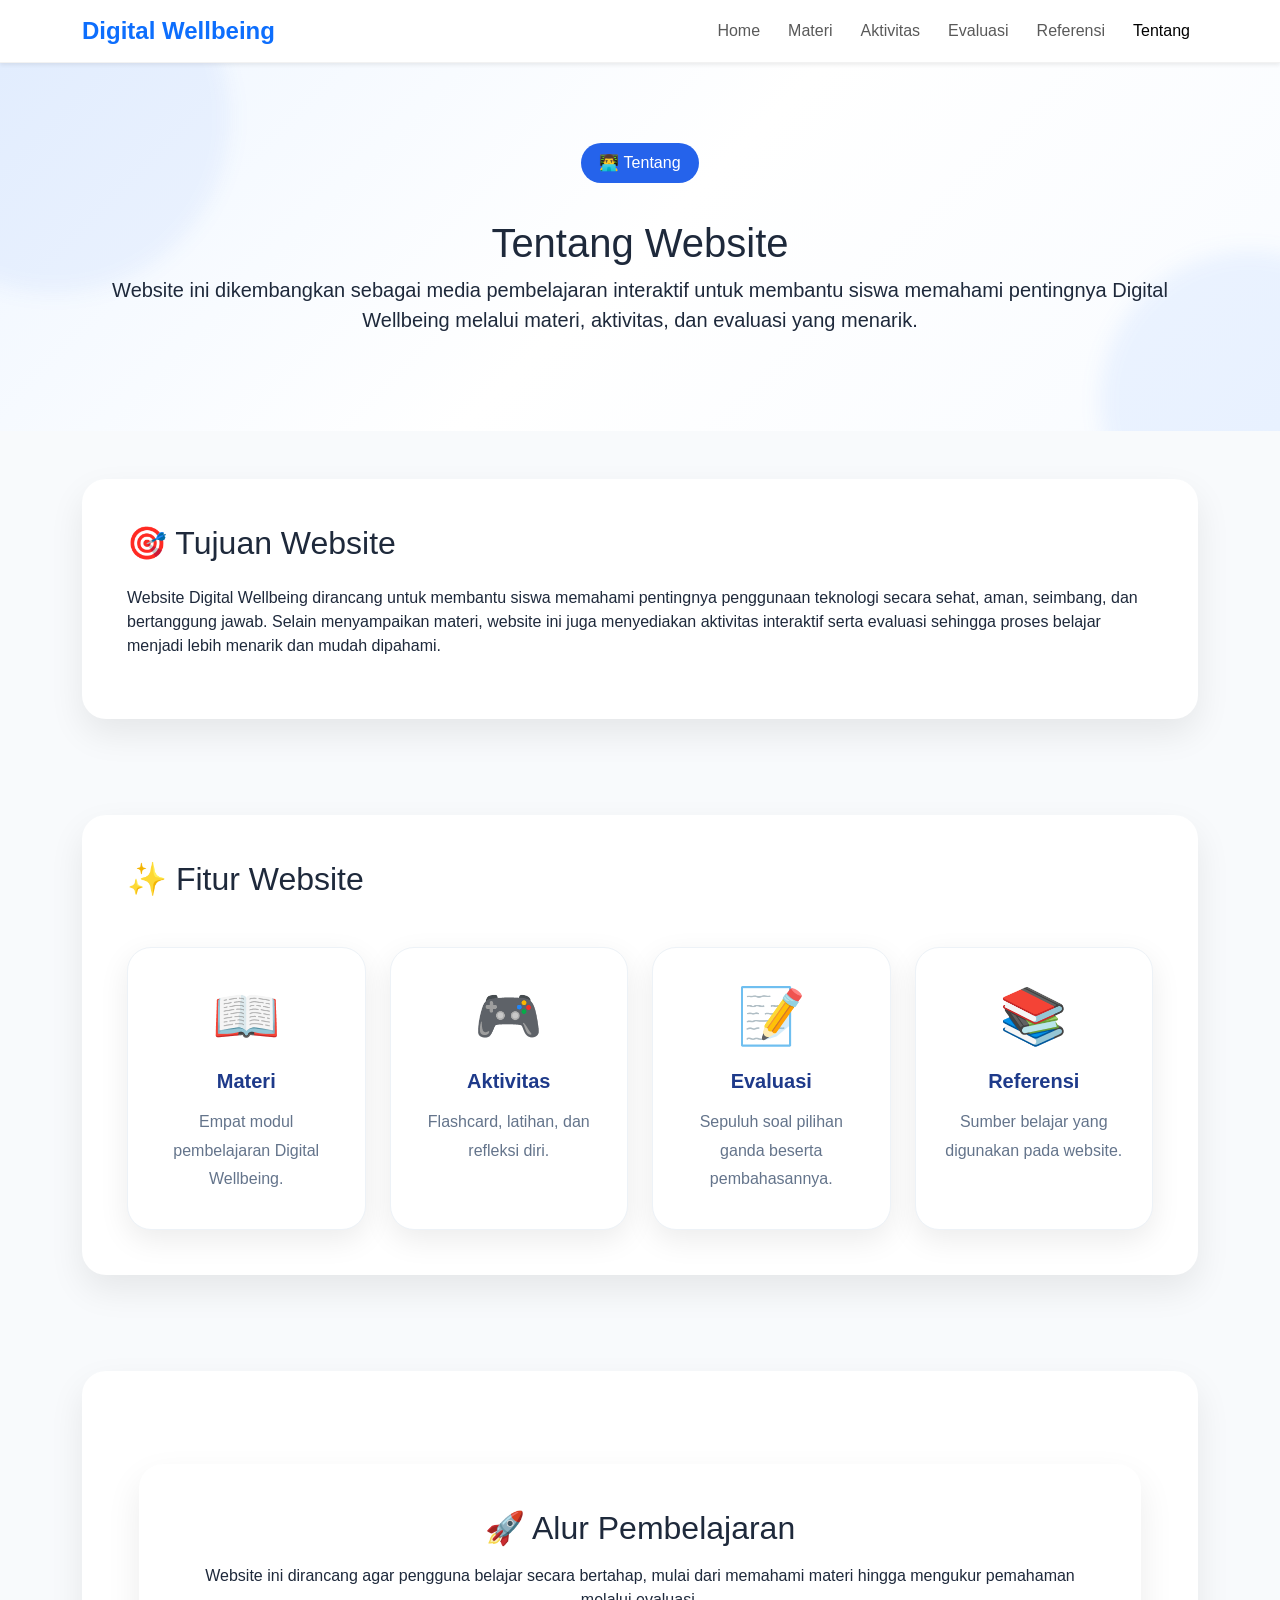
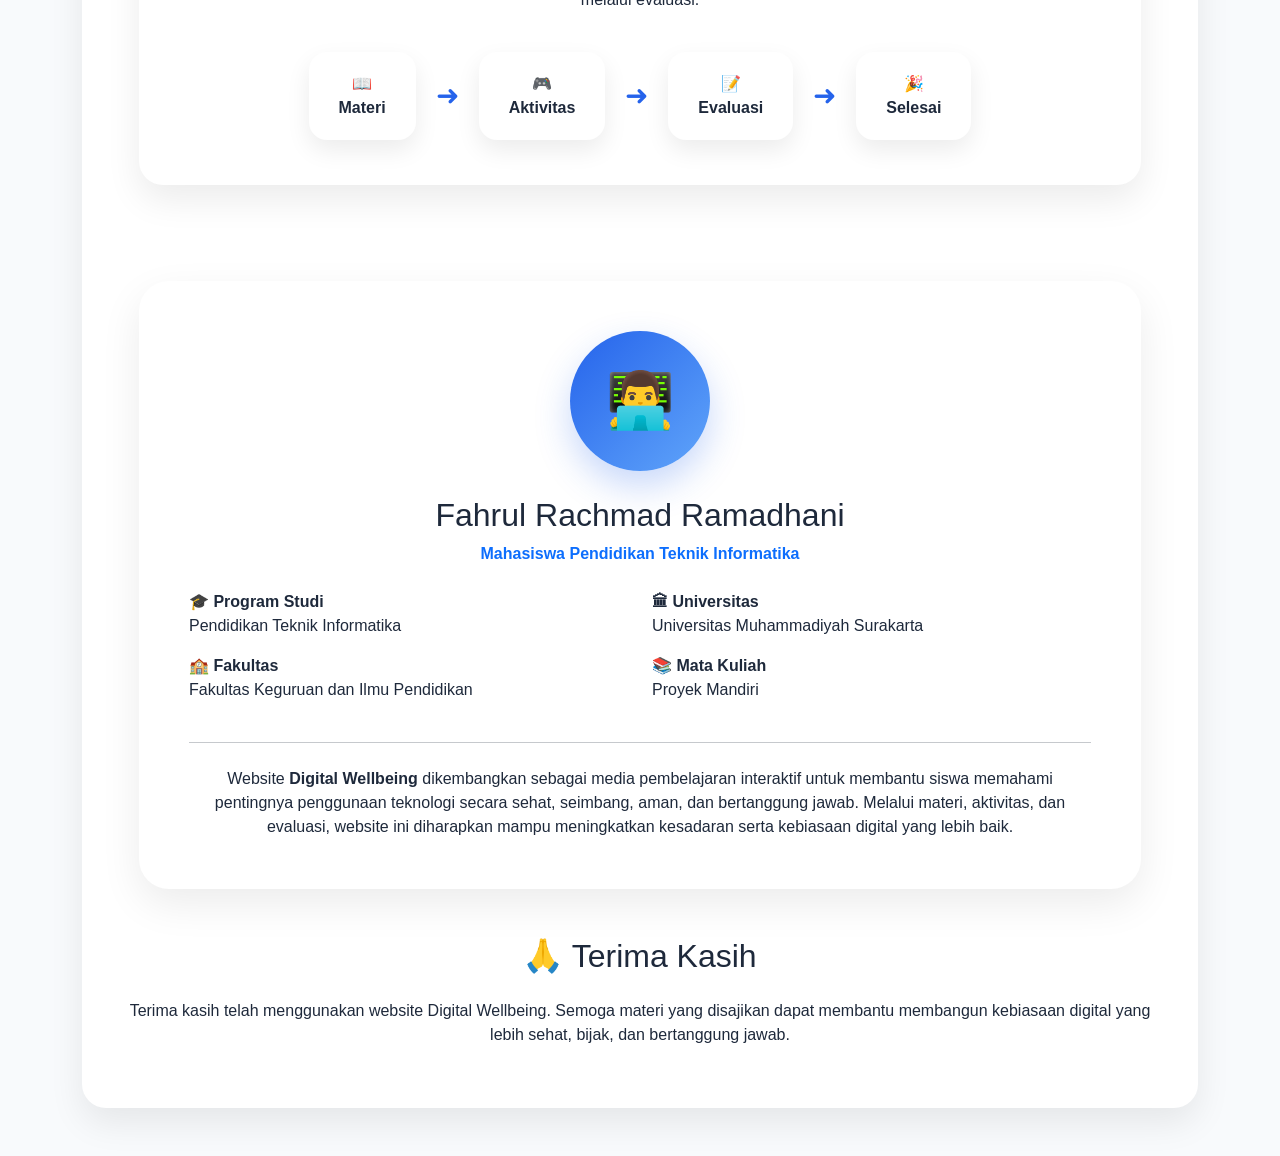
==== pages/tentang.html @ 4807c7d7 "Initial Release" ====
<!DOCTYPE html>
<html lang="id">

<head>

    <meta charset="UTF-8">

    <meta name="viewport"
          content="width=device-width, initial-scale=1.0">

    <title>Tentang | Digital Wellbeing</title>

    <link href="https://cdn.jsdelivr.net/npm/bootstrap@5.3.7/dist/css/bootstrap.min.css"
          rel="stylesheet">

    <link rel="stylesheet"
          href="../css/style.css">

</head>

<body>

<!-- =========================
NAVBAR
========================= -->

<nav class="navbar navbar-expand-lg bg-white shadow-sm sticky-top">

    <div class="container">

        <a class="navbar-brand fw-bold text-primary"
           href="../index.html">

            Digital Wellbeing

        </a>

        <button class="navbar-toggler"
                data-bs-toggle="collapse"
                data-bs-target="#navbarNav">

            <span class="navbar-toggler-icon"></span>

        </button>

        <div class="collapse navbar-collapse"
             id="navbarNav">

            <ul class="navbar-nav ms-auto">

                <li class="nav-item">
                    <a class="nav-link" href="../index.html">Home</a>
                </li>

                <li class="nav-item">
                    <a class="nav-link" href="materi.html">Materi</a>
                </li>

                <li class="nav-item">
                    <a class="nav-link" href="aktivitas.html">Aktivitas</a>
                </li>

                <li class="nav-item">
                    <a class="nav-link" href="evaluasi.html">Evaluasi</a>
                </li>

                <li class="nav-item">
                    <a class="nav-link" href="referensi.html">Referensi</a>
                </li>

                <li class="nav-item">
                    <a class="nav-link active" href="tentang.html">Tentang</a>
                </li>

            </ul>

        </div>

    </div>

</nav>

<!-- =========================
HERO
========================= -->

<section class="hero-section">

    <div class="container text-center">

        <span class="module-badge">

            👨‍💻 Tentang

        </span>

        <h1 class="mt-3">

            Tentang Website

        </h1>

        <p class="lead">

            Website ini dikembangkan sebagai media pembelajaran
            interaktif untuk membantu siswa memahami pentingnya
            Digital Wellbeing melalui materi, aktivitas,
            dan evaluasi yang menarik.

        </p>

    </div>

</section>

<section class="py-5">

<div class="container">

<div class="content-box">

<h2>

🎯 Tujuan Website

</h2>

<p class="mt-4">

Website Digital Wellbeing dirancang untuk membantu siswa
memahami pentingnya penggunaan teknologi secara sehat,
aman, seimbang, dan bertanggung jawab.

Selain menyampaikan materi, website ini juga menyediakan
aktivitas interaktif serta evaluasi sehingga proses belajar
menjadi lebih menarik dan mudah dipahami.

</p>

</div>

</div>

</section>

<section class="py-5">

<div class="container">

<div class="content-box">

<h2>

✨ Fitur Website

</h2>

<div class="row mt-5">

<div class="col-md-3">

<div class="feature-card text-center">

<h1>📖</h1>

<h5>Materi</h5>

<p>

Empat modul pembelajaran
Digital Wellbeing.

</p>

</div>

</div>

<div class="col-md-3">

<div class="feature-card text-center">

<h1>🎮</h1>

<h5>Aktivitas</h5>

<p>

Flashcard, latihan,
dan refleksi diri.

</p>

</div>

</div>

<div class="col-md-3">

<div class="feature-card text-center">

<h1>📝</h1>

<h5>Evaluasi</h5>

<p>

Sepuluh soal pilihan ganda
beserta pembahasannya.

</p>

</div>

</div>

<div class="col-md-3">

<div class="feature-card text-center">

<h1>📚</h1>

<h5>Referensi</h5>

<p>

Sumber belajar yang
digunakan pada website.

</p>

</div>

</div>

</div>

</div>

</div>

</section>

<section class="py-5">

<div class="container">

<div class="content-box text-center">

<!-- =========================
ALUR PEMBELAJARAN
========================= -->

<section class="py-5">

    <div class="container">

        <div class="content-box text-center">

            <h2>

                🚀 Alur Pembelajaran

            </h2>

            <p class="mt-3">

                Website ini dirancang agar pengguna belajar secara bertahap,
                mulai dari memahami materi hingga mengukur pemahaman melalui evaluasi.

            </p>

            <div class="timeline">

                <div class="timeline-item">

                    📖<br>

                    Materi

                </div>

                <div class="timeline-arrow">

                    ➜

                </div>

                <div class="timeline-item">

                    🎮<br>

                    Aktivitas

                </div>

                <div class="timeline-arrow">

                    ➜

                </div>

                <div class="timeline-item">

                    📝<br>

                    Evaluasi

                </div>

                <div class="timeline-arrow">

                    ➜

                </div>

                <div class="timeline-item">

                    🎉<br>

                    Selesai

                </div>

            </div>

        </div>

    </div>

</section>

<!-- =========================
PENGEMBANG
========================= -->

<section class="py-5">

    <div class="container">

        <div class="about-card text-center">

            <div class="profile-avatar">

                👨‍💻

            </div>

            <h2>

                Fahrul Rachmad Ramadhani

            </h2>

            <p class="text-primary fw-semibold mb-4">

                Mahasiswa Pendidikan Teknik Informatika

            </p>

            <div class="row text-start mt-4">

                <div class="col-md-6">

                    <p>

                        <strong>🎓 Program Studi</strong><br>

                        Pendidikan Teknik Informatika

                    </p>

                    <p>

                        <strong>🏫 Fakultas</strong><br>

                        Fakultas Keguruan dan Ilmu Pendidikan

                    </p>

                </div>

                <div class="col-md-6">

                    <p>

                        <strong>🏛 Universitas</strong><br>

                        Universitas Muhammadiyah Surakarta

                    </p>

                    <p>

                        <strong>📚 Mata Kuliah</strong><br>

                        Proyek Mandiri

                    </p>

                </div>

            </div>

            <hr class="my-4">

            <p class="mb-0">

                Website <strong>Digital Wellbeing</strong> dikembangkan sebagai media
                pembelajaran interaktif untuk membantu siswa memahami pentingnya
                penggunaan teknologi secara sehat, seimbang, aman, dan bertanggung jawab.
                Melalui materi, aktivitas, dan evaluasi, website ini diharapkan mampu
                meningkatkan kesadaran serta kebiasaan digital yang lebih baik.

            </p>

        </div>

    </div>

</section>

<h2>

🙏 Terima Kasih

</h2>

<p class="mt-4">

Terima kasih telah menggunakan website
Digital Wellbeing.

Semoga materi yang disajikan dapat membantu
membangun kebiasaan digital yang lebih sehat,
bijak, dan bertanggung jawab.

</p>

</div>

</div>

</section>

<script src="https://cdn.jsdelivr.net/npm/bootstrap@5.3.7/dist/js/bootstrap.bundle.min.js"></script>
<script src="../js/animation.js"></script>
</body>

</html>
---- css/style.css ----
/* ===========================
   GLOBAL STYLE
=========================== */

html{

    scroll-behavior:smooth;

}

*{
    margin:0;
    padding:0;
    box-sizing:border-box;
}

body{
    font-family:'Poppins',sans-serif;
    background:#F8FAFC;
    color:#1E293B;
}

a{
    text-decoration:none;
}

section{
    padding:80px 0;
}

/* ===========================
   NAVBAR
=========================== */

.navbar-brand{
    font-size:1.5rem;
    font-weight:700;
}

.nav-link{
    font-weight:500;
    margin-left:12px;
    transition:.3s;
}

.nav-link:hover{
    color:#2563EB;
}

/* ===========================
   HERO
=========================== */

.hero{
    min-height:90vh;
    display:flex;
    align-items:center;
}

.hero h1{
    color:#2563EB;
}

.hero h2{
    color:#1E293B;
}

.hero p{
    color:#64748B;
    line-height:1.8;
}

.hero-image{
    width:100%;
    max-width:520px;
}

/*=========================
ABOUT
=========================*/

.about{
    background:#ffffff;
}

.about-card{

    background:white;

    padding:35px;

    border-radius:18px;

    box-shadow:0 10px 30px rgba(0,0,0,.05);

    transition:.3s;

    height:100%;
}

.about-card:hover{

    transform:translateY(-8px);

}

.about-card h3{

    font-size:45px;

    margin-bottom:20px;

}

/*=========================
LEARNING GOALS
=========================*/

.learning-goals{

    background:#F8FAFC;

}

.goal-card{

    background:white;

    padding:30px;

    border-radius:18px;

    box-shadow:0 10px 30px rgba(0,0,0,.05);

    height:100%;

    transition:.3s;

}

.goal-card:hover{

    transform:translateY(-8px);

}

/*=========================
MODULES
=========================*/

.modules{

    background:white;

}

.module-card{

    background:#F8FAFC;

    border-radius:20px;

    padding:30px;

    height:100%;

    transition:.3s;

}

.module-card:hover{

    transform:translateY(-10px);

    box-shadow:0 15px 35px rgba(37,99,235,.15);

}

.module-number{

    width:55px;

    height:55px;

    background:#2563EB;

    color:white;

    border-radius:50%;

    display:flex;

    justify-content:center;

    align-items:center;

    font-weight:700;

    margin-bottom:20px;

}

/*=========================
CTA
=========================*/

.cta{

    background:linear-gradient(135deg,#2563EB,#3B82F6);

    padding:90px 0;

    color:white;

}

.cta p{

    max-width:700px;

    margin:auto;

    color:#E2E8F0;

}

.journey-step{

    text-align:center;

}

.step-circle{

    width:65px;

    height:65px;

    background:white;

    color:#2563EB;

    border-radius:50%;

    margin:auto;

    margin-bottom:15px;

    display:flex;

    justify-content:center;

    align-items:center;

    font-size:24px;

    font-weight:bold;

}

.journey-step h6{

    color:white;

    font-size:15px;

    line-height:1.5;

}

/*=========================
FOOTER
=========================*/

footer{

    background:#0F172A;

    color:white;

    padding:60px 0 20px;

}

footer h4,
footer h5{

    margin-bottom:20px;

}

footer p{

    color:#CBD5E1;

}

footer ul{

    list-style:none;

    padding:0;

}

footer li{

    margin-bottom:10px;

}

footer a{

    color:#CBD5E1;

}

footer a:hover{

    color:white;

}

footer hr{

    border-color:#334155;

    margin:35px 0 20px;

}

/*=========================
COURSE HERO
=========================*/

.course-hero{
    padding:60px 0;
    background:#EEF5FF;
}

.progress-box{

    background:white;

    padding:30px;

    border-radius:20px;

    box-shadow:0 10px 30px rgba(0,0,0,.08);

}

/*=========================
LEARNING PATH
=========================*/

.learning-path{

    padding:80px 0;

}

.section-title{

    margin-bottom:50px;

}

.path-card{

    display:block;

    text-decoration:none;

    background:white;

    color:#1E293B;

    padding:30px;

    border-radius:20px;

    box-shadow:0 10px 30px rgba(0,0,0,.06);

    transition:.3s;

    height:100%;

}

.path-card:hover{

    transform:translateY(-10px);

    color:#2563EB;

    box-shadow:0 20px 40px rgba(37,99,235,.15);

}

.path-icon{

    font-size:40px;

    display:block;

    margin-bottom:20px;

}

.path-card h5{

    margin-bottom:15px;

}

.path-card p{

    color:#64748B;

}

.path-card small{

    color:#2563EB;

    font-weight:600;

}

/*=========================
MODULE
=========================*/

.module-section{
    padding:40px 0;
}

.module-header{

    text-align:center;

    margin-bottom:60px;

}

.module-badge{

    display:inline-block;

    background:#2563EB;

    color:white;

    padding:8px 18px;

    border-radius:50px;

    margin-bottom:20px;

}

.module-header p{

    max-width:720px;

    margin:auto;

    color:#64748B;

}

.module-header h2{

    font-size:48px;

    font-weight:700;

    margin-top:15px;

    margin-bottom:20px;

}

.module-image{
    width:85%;
    display:block;
    margin:auto;
}

.module-image{
    width:85%;
    border-radius:20px;
}

.module-image{
    width:85%;
    border-radius:20px;
    box-shadow:0 10px 30px rgba(0,0,0,.08);
}

.module-image{
    margin-top:25px;
}

.content-box{

    background:#fff;

    padding:45px;

    border-radius:24px;

    box-shadow:0 15px 35px rgba(0,0,0,.08);

}

.module-info{

    display:flex;

    gap:15px;

    flex-wrap:wrap;

    margin-bottom:20px;

}

.module-info span{

    background:#EEF5FF;

    padding:8px 15px;

    border-radius:30px;

    font-size:14px;

    color:#2563EB;

    font-weight:600;

}

.info-box{

    background:#fff;

    padding:30px;

    border-radius:20px;

    box-shadow:0 10px 25px rgba(0,0,0,.06);

    height:100%;

    display:flex;

    flex-direction:column;

}

.info-box p,
.info-box ul{

    flex:1;

}

.info-box:hover{

    transform:translateY(-5px);

}

.fact-box{

    background:#FFF8E6;

    border-left:6px solid orange;

    padding:35px;

    border-radius:20px;

}

.summary-box{

    background:#EEF5FF;

    border-left:6px solid #2563EB;

}

.point-box{

    border-left:6px solid #22C55E;

}

.module-section{

    padding:120px 0;

}

/*=========================
CHECKLIST
=========================*/

.checklist-card{

    background:white;

    padding:35px;

    border-radius:20px;

    box-shadow:0 10px 25px rgba(0,0,0,.06);

}

.check-item{

    display:block;

    padding:12px 0;

    font-size:17px;

    cursor:pointer;

}

.check-item input{

    margin-right:12px;

    transform:scale(1.2);

}

/*=========================
CHECKLIST FEEDBACK
=========================*/

.complete-card{

    display:none;

    background:#E8F8EE;

    border:2px solid #22C55E;

    padding:35px;

    border-radius:20px;

    text-align:center;

}

.complete-card h3{

    color:#16A34A;

    margin-bottom:15px;

}

.habit-message .alert{

    font-size:18px;

    border-radius:15px;

}

.alert{
    border-radius:15px;
    font-size:17px;
}

.result-card{

    background:white;

    padding:40px;

    border-radius:20px;

    box-shadow:0 10px 25px rgba(0,0,0,.06);

}

.result-box{

    background:#F8FAFC;

    padding:25px;

    border-radius:15px;

    height:100%;

}

.good-box{

    border-left:6px solid #22C55E;

}

.improve-box{

    border-left:6px solid #F59E0B;

}

.result-box ul{

    padding-left:20px;

}

.result-box li{

    margin-bottom:10px;

}

.complete-card{
    display:none;
    background:#EAF8EE;
    border:2px solid #22C55E;
    border-radius:20px;
    padding:30px;
    text-align:center;
    margin-top:25px;
    margin-bottom:40px;
}

.complete-card h3{
    color:#15803D;
    margin-bottom:15px;
}

.complete-card p{
    color:#475569;
    margin-bottom:15px;
}

.progress{
    height:22px;
    border-radius:20px;
}

.progress-bar{
    font-weight:600;
    font-size:13px;
}

/*=========================
VIDEO PEMBELAJARAN
=========================*/

.video-card{

    background:#fff;

    padding:30px;

    border-radius:20px;

    box-shadow:0 10px 25px rgba(0,0,0,.08);

    margin-top:60px;

}

.video-card h3{

    font-weight:700;

    color:#1E293B;

}

.video-card iframe{

    border-radius:15px;

}

/*=========================
FINISH SECTION
=========================*/

.finish-section{
    padding:35px 0 90px;
}

.finish-card{

    background:#ffffff;

    border-radius:25px;

    padding:60px;

    text-align:center;

    box-shadow:0 15px 40px rgba(0,0,0,.08);

}

.finish-icon{

    font-size:60px;

    margin-bottom:20px;

}

.finish-card h2{

    font-size:42px;

    font-weight:700;

    color:#1E293B;

    margin-bottom:20px;

}

.finish-card p{

    color:#64748B;

    max-width:850px;

    margin:auto;

    font-size:18px;

    line-height:1.8;

}

.finish-list{

    display:grid;

    grid-template-columns:repeat(2,1fr);

    gap:18px;

    margin:45px 0;

}

.finish-item{

    background:#EEF5FF;

    border-radius:15px;

    padding:18px;

    font-weight:600;

    color:#2563EB;

}

.finish-button{

    margin-top:35px;

    display:flex;

    justify-content:center;

    gap:20px;

    flex-wrap:wrap;

}

/*=========================
FLASHCARD aktivitas
=========================*/

.flash-card{

    perspective:1000px;

    cursor:pointer;

    height:230px;

}

.flash-inner{

    position:relative;

    width:100%;

    height:100%;

    transition:0.6s;

    transform-style:preserve-3d;

}

.flash-card.active .flash-inner{

    transform:rotateY(180deg);

}

.flash-front,
.flash-back{

    position:absolute;

    width:100%;

    height:100%;

    border-radius:20px;

    backface-visibility:hidden;

    display:flex;

    justify-content:center;

    align-items:center;

    flex-direction:column;

    text-align:center;

    padding:25px;

    box-shadow:0 10px 30px rgba(0,0,0,.08);

}

.flash-front{

    background:#ffffff;

}

.flash-front h5{

    color:#0d6efd;

    font-weight:700;

}

.flash-front small{

    color:#6c757d;

}

.flash-back{

    background:#0d6efd;

    color:white;

    transform:rotateY(180deg);

    font-weight:500;

    line-height:1.7;

}

.flash-card:hover{

    transform:translateY(-5px);

    transition:.3s;

}

/*=========================
AKTIVITAS 2
=========================*/

#hasilQuiz{
    display:none;
}

#hasilQuiz .result-card{
    background:#ffffff;
    border-radius:20px;
    padding:35px;
    box-shadow:0 10px 30px rgba(0,0,0,.08);
}

#hasilQuiz h2{
    font-weight:700;
}

#hasilQuiz h1{
    color:#0d6efd;
    font-size:52px;
    font-weight:700;
}

#hasilQuiz .alert{
    border-radius:15px;
    text-align:left;
}

#hasilQuiz button{
    min-width:220px;
}

#cekQuiz{
    min-width:240px;
}

/*=========================
AKTIVITAS 3 - REFLEKSI
=========================*/

#hasilRefleksi{

    display:none;

}

#hasilRefleksi .reflection-card{

    background:#ffffff;

    border-radius:20px;

    padding:35px;

    box-shadow:0 10px 30px rgba(0,0,0,.08);

}

#hasilRefleksi h2{

    font-weight:700;

}

#hasilRefleksi h3{

    color:#0d6efd;

    font-weight:700;

}

#hasilRefleksi ul{

    margin-top:20px;

    padding-left:20px;

}

#hasilRefleksi li{

    margin-bottom:10px;

    line-height:1.8;

}

#cekRefleksi{

    min-width:240px;

}

/*=========================
PENUTUP AKTIVITAS
=========================*/

.finish-card{

    background:#fff;

}

.finish-card h2{

    font-weight:700;

}

.finish-card p{

    line-height:1.8;

}

.finish-card .btn{

    min-width:260px;

}

/*=========================
CHECKLIST MODUL
=========================*/

.module-checklist{

    margin-top:30px;

    padding:20px;

    background:#ffffff;

    border-radius:20px;

    box-shadow:0 8px 20px rgba(0,0,0,.08);

}

.module-item{

    display:flex;

    align-items:center;

    gap:15px;

    padding:12px 0;

    font-size:17px;

    border-bottom:1px solid #ececec;

}

.module-item:last-child{

    border-bottom:none;

}

.module-item .status{

    font-size:22px;

}

.module-item.done{

    color:#198754;

    font-weight:600;

}

/*=========================
CARD SELESAI MATERI
=========================*/

#materiSelesai{

    display:none;

}

/*=================================
EVALUASI
=================================*/

.question-card{

    background:#ffffff;

    border-radius:20px;

    padding:30px;

    margin-bottom:30px;

    box-shadow:0 10px 25px rgba(0,0,0,.08);

    border:1px solid #eef2f7;

    transition:.3s;

}

.question-card:hover{

    transform:translateY(-4px);

    box-shadow:0 18px 35px rgba(0,0,0,.12);

}

.question-card h5{

    font-weight:700;

    color:#1e293b;

    margin-bottom:20px;

    line-height:1.5;

}

.question-card .form-check{

    padding:12px 18px;

    border-radius:12px;

    margin-bottom:10px;

    transition:.25s;

}

.question-card .form-check:hover{

    background:#f8fbff;

}

.question-card .form-check-input{

    cursor:pointer;

}

.question-card .form-check-label{

    cursor:pointer;

    width:100%;

}

.question-number{

    display:inline-block;

    background:#2563eb;

    color:white;

    padding:8px 18px;

    border-radius:999px;

    font-size:14px;

    font-weight:600;

    letter-spacing:.5px;

}

/*=================================
REFERENSI
=================================*/

.reference-card{

    background:#ffffff;

    border-radius:20px;

    padding:25px;

    margin-bottom:20px;

    border:1px solid #edf2f7;

    box-shadow:0 8px 20px rgba(0,0,0,.08);

    transition:.3s;

}

.reference-card:hover{

    transform:translateY(-4px);

    box-shadow:0 15px 30px rgba(0,0,0,.12);

}

.reference-card h5{

    color:#2563eb;

    font-weight:700;

    margin-bottom:15px;

}

.reference-card ul{

    padding-left:20px;

}

.reference-card li{

    margin-bottom:10px;

}

/*=================================
TENTANG
=================================*/

.feature-card{

    background:#ffffff;

    border-radius:24px;

    padding:35px 25px;

    box-shadow:0 10px 30px rgba(0,0,0,.08);

    transition:.3s;

    height:100%;

    border:1px solid #edf2f7;

}

.feature-card:hover{

    transform:translateY(-8px);

    box-shadow:0 20px 40px rgba(37,99,235,.15);

}

.feature-card h1{

    font-size:55px;

    margin-bottom:20px;

}

.feature-card h5{

    font-weight:700;

    color:#1e3a8a;

    margin-bottom:15px;

}

.feature-card p{

    color:#64748b;

    line-height:1.8;

    margin-bottom:0;

}


/*=================================
ABOUT CARD
=================================*/

.about-card{

    background:#ffffff;

    border-radius:30px;

    padding:50px;

    box-shadow:0 15px 40px rgba(0,0,0,.08);

}


/*=================================
PROFILE
=================================*/

.profile-avatar{

    width:130px;

    height:130px;

    border-radius:50%;

    background:#2563eb;

    color:white;

    display:flex;

    justify-content:center;

    align-items:center;

    font-size:50px;

    margin:auto;

    margin-bottom:25px;

}


/*=================================
TIMELINE
=================================*/

.timeline{

    display:flex;

    justify-content:center;

    align-items:center;

    gap:20px;

    flex-wrap:wrap;

    margin-top:40px;

}

.timeline-item{

    background:white;

    border-radius:18px;

    padding:20px 30px;

    box-shadow:0 10px 25px rgba(0,0,0,.08);

    font-weight:600;

}

.timeline-arrow{

    font-size:28px;

    color:#2563eb;

}


/*=================================
THANK YOU
=================================*/

.thankyou-box{

    background:linear-gradient(135deg,#2563eb,#3b82f6);

    color:white;

    border-radius:30px;

    padding:60px;

    text-align:center;

    box-shadow:0 20px 40px rgba(37,99,235,.25);

}

.thankyou-box h2{

    font-weight:700;

    margin-bottom:25px;

}

.thankyou-box p{

    font-size:18px;

    line-height:1.8;

}


/*=================================
RESPONSIVE
=================================*/

@media(max-width:768px){

.about-card{

padding:30px;

}

.feature-card{

margin-bottom:25px;

}

.timeline{

flex-direction:column;

}

.timeline-arrow{

transform:rotate(90deg);

}

.about-card:hover{

    transform:translateY(-6px);

    box-shadow:0 20px 45px rgba(0,0,0,.12);

}

.thankyou-box{

padding:40px 25px;

}

}

.profile-avatar{

    width:140px;

    height:140px;

    border-radius:50%;

    background:linear-gradient(135deg,#2563eb,#60a5fa);

    color:white;

    display:flex;

    justify-content:center;

    align-items:center;

    font-size:55px;

    margin:auto;

    margin-bottom:25px;

    box-shadow:0 15px 35px rgba(37,99,235,.25);

}

/*=================================
FADE PAGE
=================================*/

body{

    animation:fadePage .45s ease;

}

@keyframes fadePage{

    from{

        opacity:0;

        transform:translateY(12px);

    }

    to{

        opacity:1;

        transform:translateY(0);

    }

}

/*=================================
SCROLL REVEAL
=================================*/

.reveal{

    opacity:0;

    transform:translateY(40px);

    transition:all .7s ease;

}

.reveal.active{

    opacity:1;

    transform:translateY(0);

}

/*=================================
NAVBAR POLISH
=================================*/

.navbar{

    background:rgba(255,255,255,.92)!important;

    backdrop-filter:blur(12px);

    -webkit-backdrop-filter:blur(12px);

    border-bottom:1px solid rgba(0,0,0,.05);

    transition:.3s;

}

/*=================================
BUTTON HOVER
=================================*/

.btn{

    transition:all .3s ease;

}

.btn:hover{

    transform:translateY(-3px);

    box-shadow:0 12px 25px rgba(37,99,235,.20);

}

.btn:active{

    transform:scale(.98);

}

.content-box{

    transition:.3s;

}

.content-box:hover{

    transform:translateY(-5px);

    box-shadow:0 18px 35px rgba(0,0,0,.10);

}

::selection{

    background:#2563eb;

    color:white;

}

/*=================================
SCROLLBAR
=================================*/

::-webkit-scrollbar{

    width:10px;

}

::-webkit-scrollbar-track{

    background:#f5f7fb;

}

::-webkit-scrollbar-thumb{

    background:#3b82f6;

    border-radius:50px;

}

::-webkit-scrollbar-thumb:hover{

    background:#2563eb;

}   

img{

    transition:.3s;

}

img:hover{

    transform:scale(1.02);

}

/*=================================
HERO POLISH
=================================*/

.hero-section{

    position:relative;

    overflow:hidden;

    background:linear-gradient(
        135deg,
        #eff6ff 0%,
        #ffffff 50%,
        #f8fbff 100%
    );

}

.hero-section::before{

    content:"";

    position:absolute;

    width:350px;

    height:350px;

    border-radius:50%;

    background:rgba(37,99,235,.06);

    top:-120px;

    left:-120px;

    filter:blur(10px);

}

.hero-section::after{

    content:"";

    position:absolute;

    width:300px;

    height:300px;

    border-radius:50%;

    background:rgba(59,130,246,.08);

    bottom:-120px;

    right:-120px;

    filter:blur(10px);

}

.hero-section .container{

    position:relative;

    z-index:2;

}

/*=================================
HOME HERO POLISH
=================================*/

.hero{

    position:relative;

    overflow:hidden;

    background:linear-gradient(
        135deg,
        #eff6ff 0%,
        #ffffff 50%,
        #f8fbff 100%
    );

}

.hero::before{

    content:"";

    position:absolute;

    width:350px;

    height:350px;

    border-radius:50%;

    background:rgba(37,99,235,.06);

    top:-120px;

    left:-120px;

    filter:blur(10px);

}

.hero::after{

    content:"";

    position:absolute;

    width:300px;

    height:300px;

    border-radius:50%;

    background:rgba(59,130,246,.08);

    bottom:-120px;

    right:-120px;

    filter:blur(10px);

}

.hero .container{

    position:relative;

    z-index:2;

}
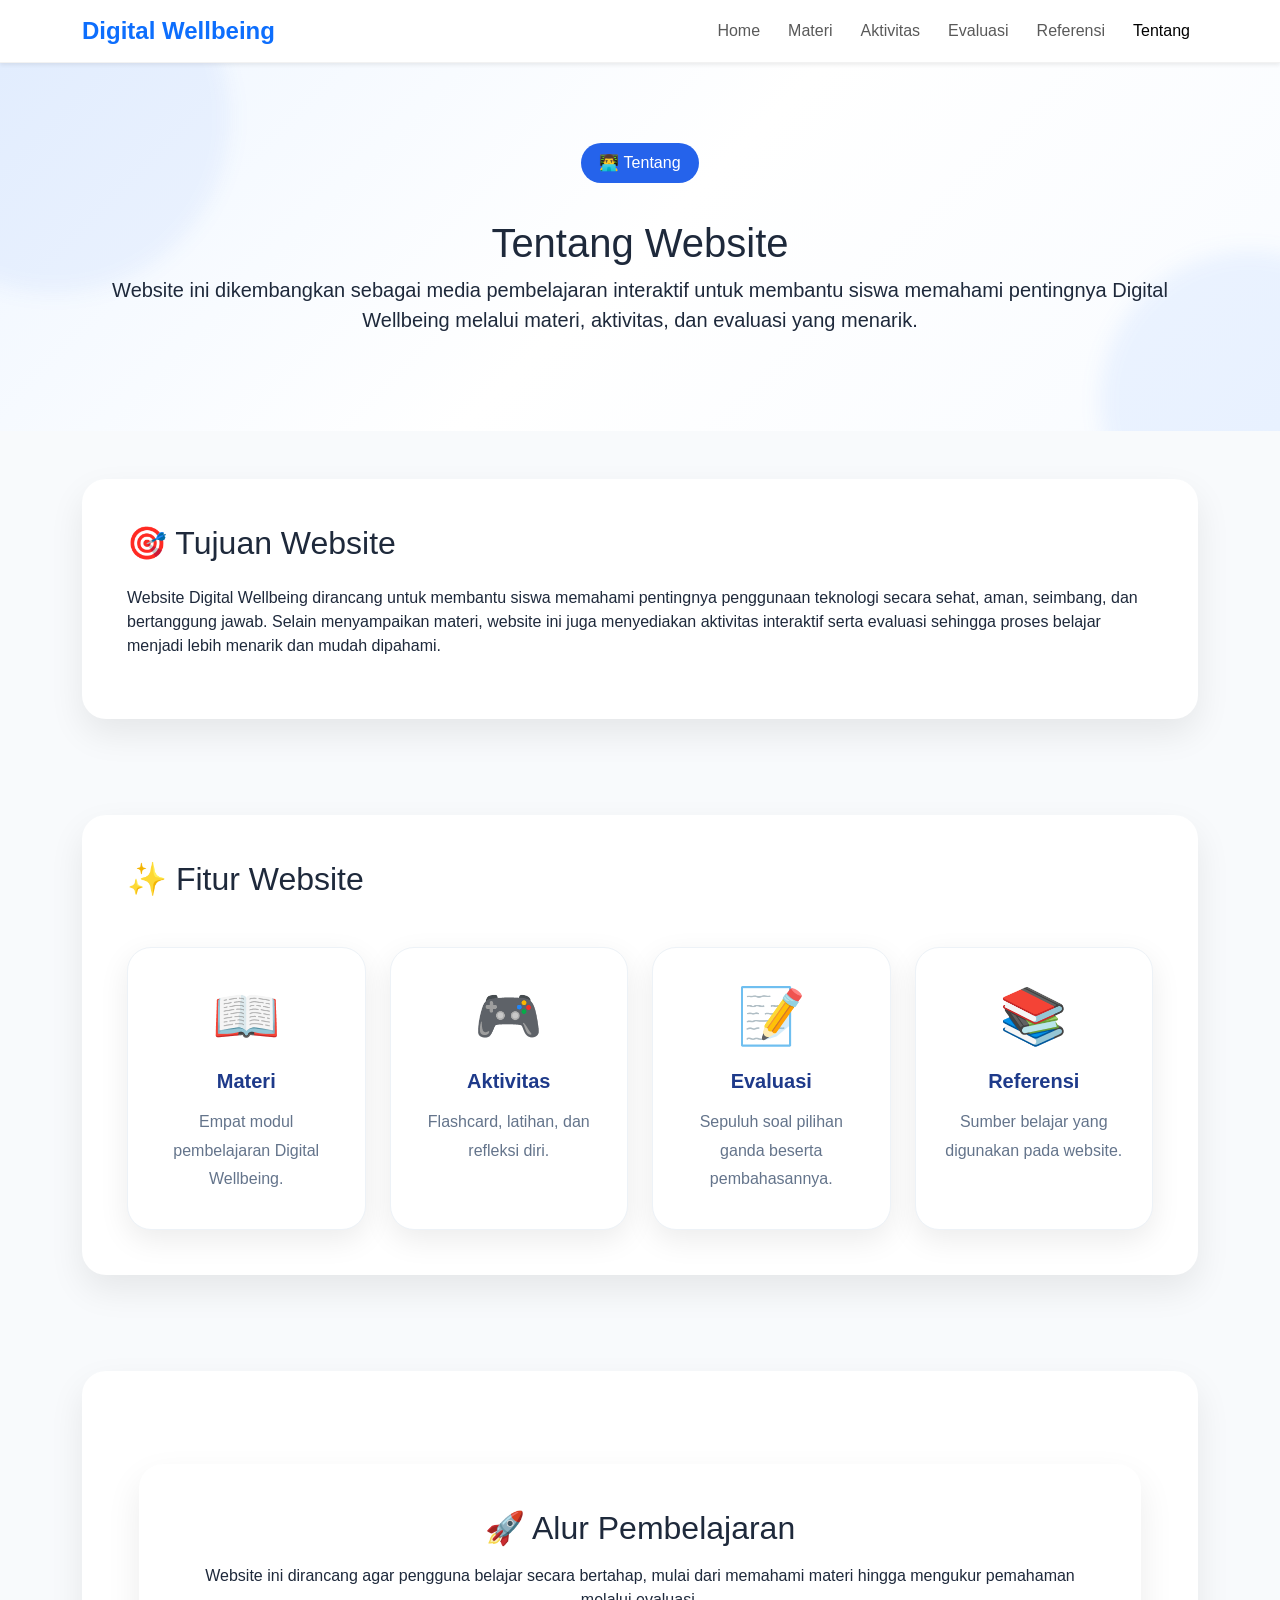
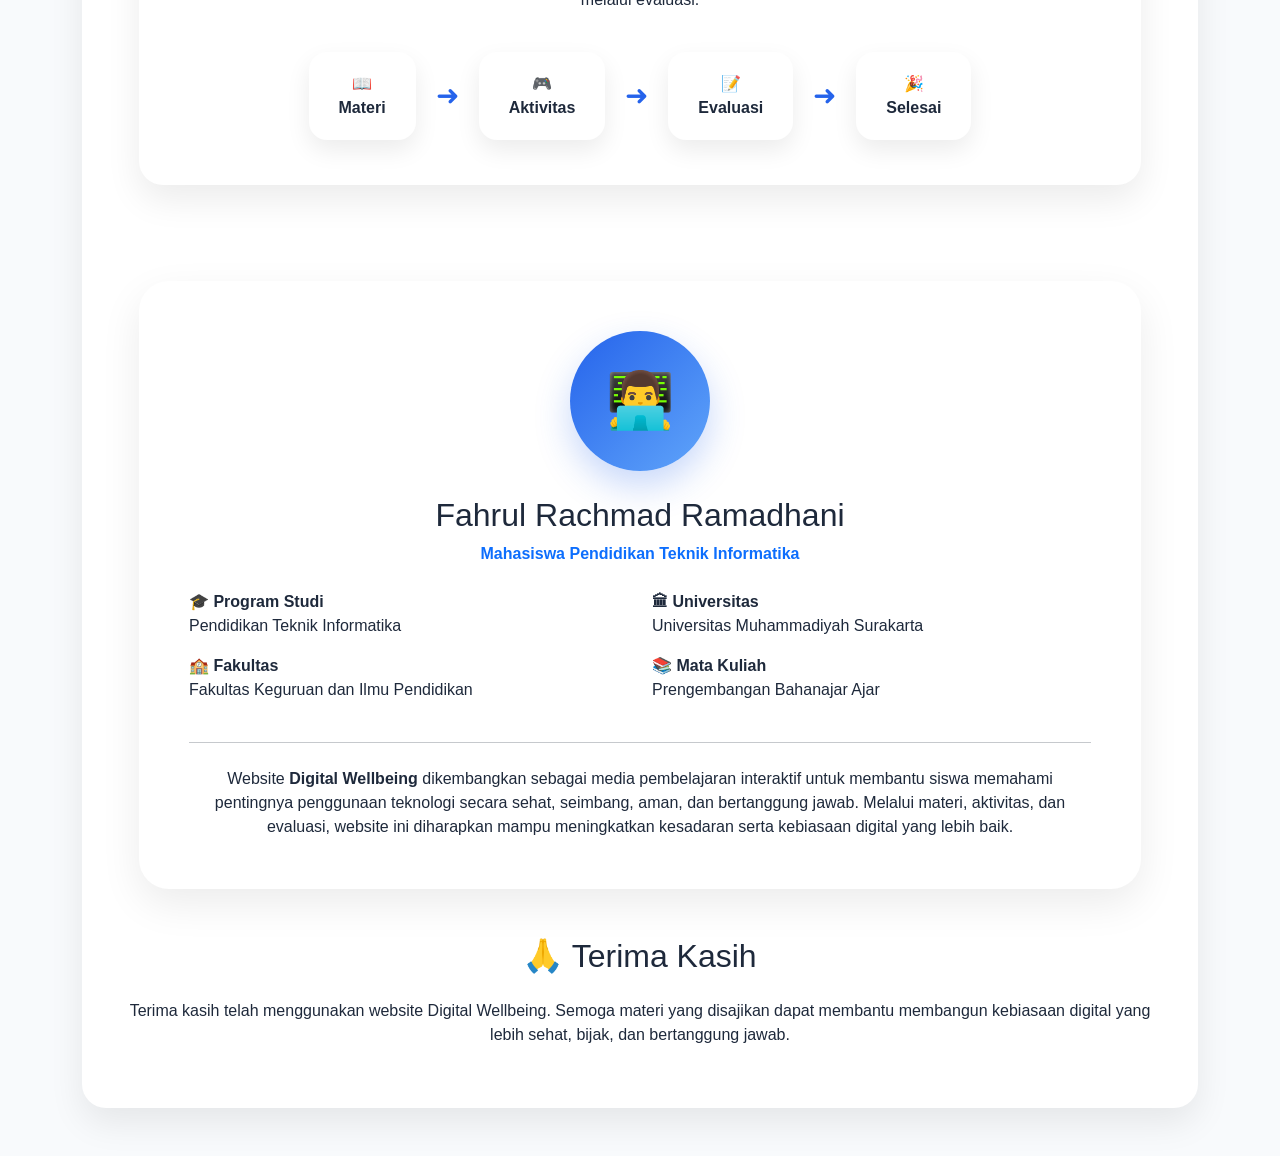
==== commit 70890ac9: "Update tentang.html" ====
--- a/pages/tentang.html
+++ b/pages/tentang.html
@@ -394,7 +394,7 @@
 
                         <strong>📚 Mata Kuliah</strong><br>
 
-                        Proyek Mandiri
+                        Prengembangan Bahanajar Ajar
 
                     </p>
 
@@ -447,4 +447,4 @@
 <script src="../js/animation.js"></script>
 </body>
 
-</html>+</html>
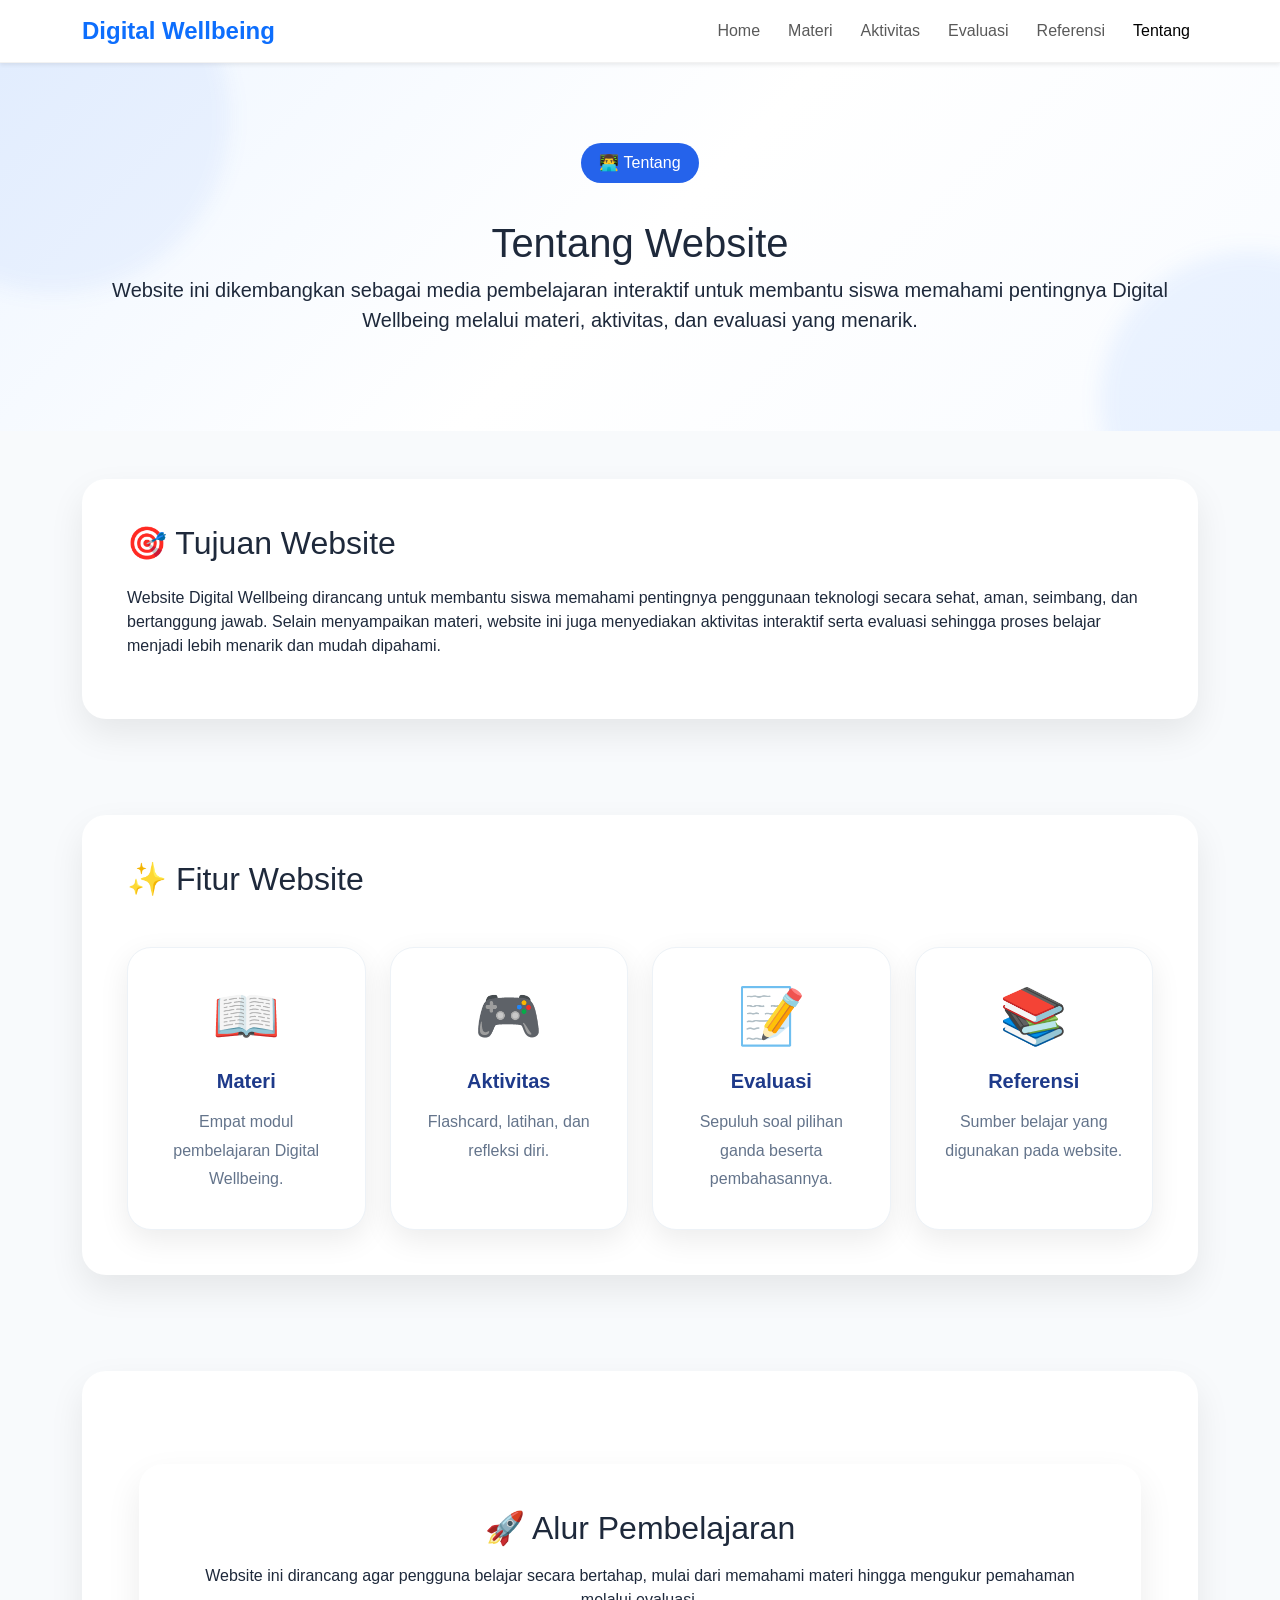
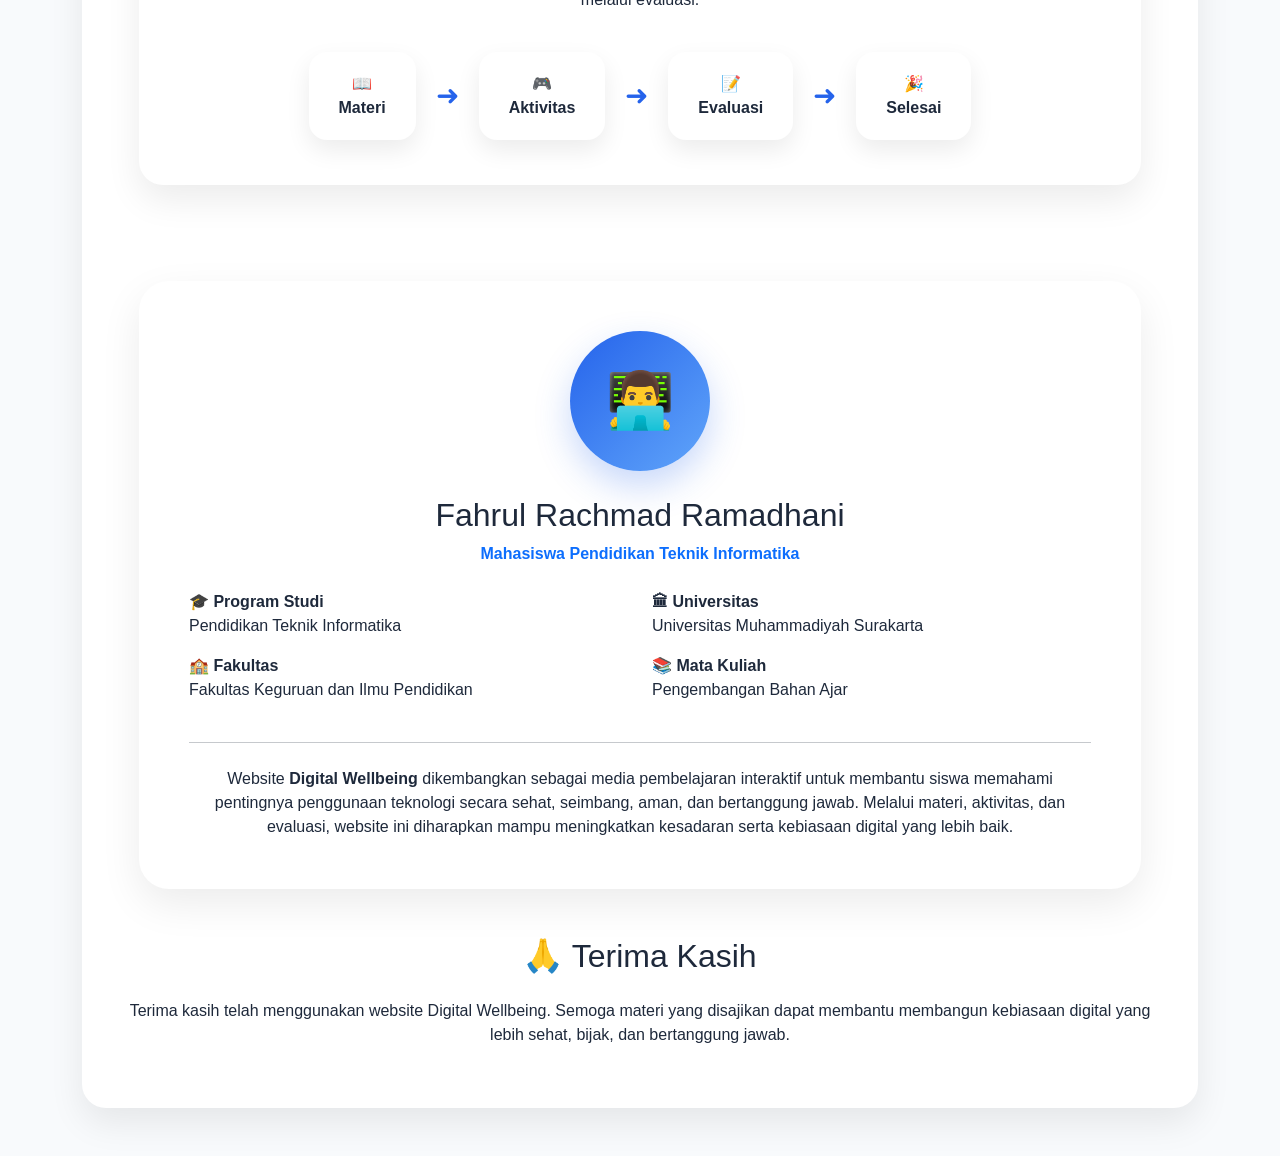
==== commit 6b4126ed: "Update tentang.html" ====
--- a/pages/tentang.html
+++ b/pages/tentang.html
@@ -394,7 +394,7 @@
 
                         <strong>📚 Mata Kuliah</strong><br>
 
-                        Prengembangan Bahanajar Ajar
+                        Pengembangan Bahan Ajar
 
                     </p>
 
